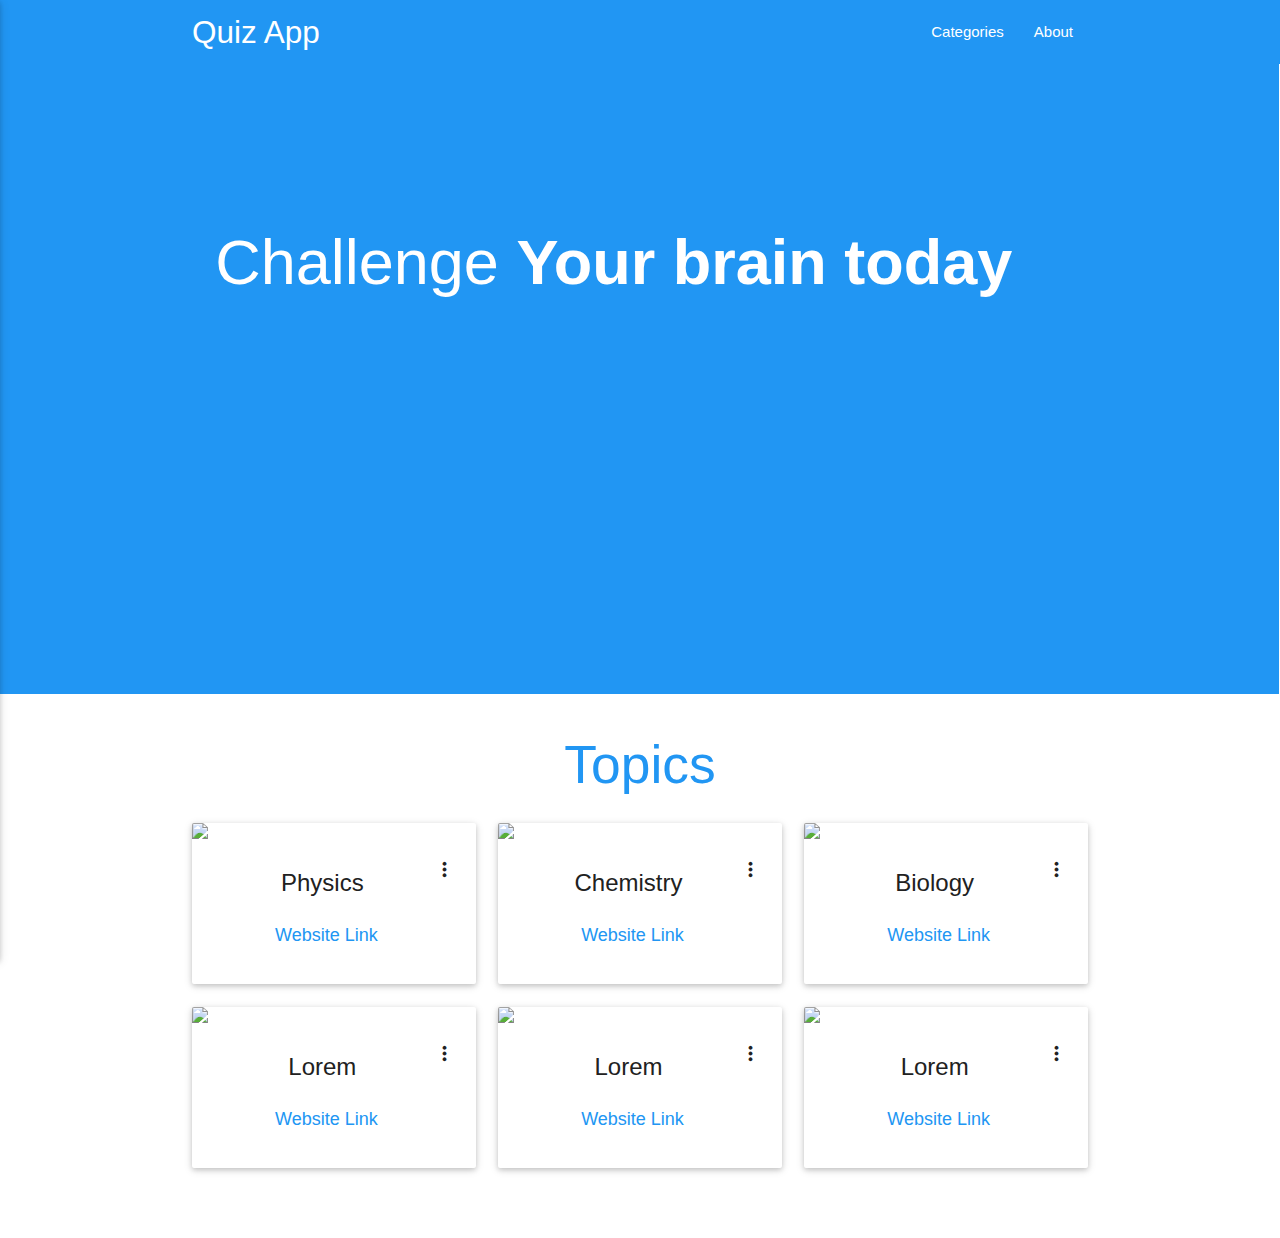
==== index.html @ c10b64c3 "Fix merger conflicts" ====
<!DOCTYPE html>
<html>
    <head>
        <link href="http://fonts.googleapis.com/icon?family=Material+Icons" rel="stylesheet">
        <link type="text/css" rel="stylesheet" href="css/materialize.min.css"  media="screen,projection"/>
        <link type="text/css" rel="stylesheet" href="css/styles.css">
        <script src="https://use.fontawesome.com/52b2061ad6.js"></script>
        <meta name="viewport" content="width=device-width, initial-scale=1.0"/>
    </head>
    <body>
        <!-- require_once 'foo.php'; -->
        <div class="navbar-fixed">
            <nav id="navigation" class="default_color z-depth-0" role="navigation">
                <div class="container">
                    <div class="nav-wrapper">
                        <a href="#" id="logo-container" class="brand-logo">Quiz App</a>
                        <ul class="right hide-on-med-and-down">
                            <li><a href="#categories">Categories</a></li>
                            <li><a href="#about">About</a></li>
                            <!-- <li><a href="#about">echo getEmail()</a></li> -->
                        </ul>
                        <ul id="nav-mobile" class="side-nav">
                            <li><a href="#categories">Categories</a></li>
                            <li><a href="#about">About</a></li>
                        </ul>
                        <a href="#" data-activates="nav-mobile" class="button-collapse"><i class="mdi-navigation-menu material-icons">reorder</i></a>
                    </div>
                </div>
            </nav>
        </div>
        <div class="section no-pad-bot white-text" id="index-banner">
            <div class="container">
                <div class="section cd-intro">
                    <h1 class="cd-headline letters type">
                    <span>Challenge</span>
                    <span class="cd-words-wrapper waiting">
                        <b class="is-visible">Your brain today</b>
                        <b>a web developer</b>
                    </span>
                    </h1>
                </div>
            </div>
        </div>
        <div class="row">
            <div class="section scrollspy">
                <div class="container">
                    <h2 class="header text_b">Topics </h2>
                    <div class="row">
                        <div class="col s12 m4 l4">
                            <div class="card">
                                <div class="card-image waves-effect waves-block waves-light">
                                    <img class="activator" src="images/refugee.png">
                                </div>
                                <div class="card-content">
                                    <span class="card-title activator grey-text text-darken-4">Physics<i class="mdi-navigation-more-vert right material-icons">more_vert</i></span>
                                    <p><a href="">Website Link</a></p>
                                </div>
                                <div class="card-reveal">
                                    <span class="card-title grey-text text-darken-4">Refugee Aid<i class="mdi-navigation-close right material-icons">close</i></span>
                                    <p>A concept website for an organisation that offers aid to refugees. The website provides information about the organisation and some of it's operations</p>
                                </div>
                            </div>
                        </div>
                        <div class="col s12 m4 l4">
                            <div class="card">
                                <div class="card-image waves-effect waves-block waves-light">
                                    <img class="activator" src="images/expert.png">
                                </div>
                                <div class="card-content">
                                    <span class="card-title activator grey-text text-darken-4">Chemistry<i class="mdi-navigation-more-vert right material-icons">more_vert</i></span>
                                    <p><a href="">Website Link</a></p>
                                </div>
                                <div class="card-reveal">
                                    <span class="card-title grey-text text-darken-4">Web Experts<i class="mdi-navigation-close right material-icons">close</i></span>
                                    <p>A concept website for a company that does web development</p>
                                </div>
                            </div>
                        </div>
                        <div class="col s12 m4 l4">
                            <div class="card">
                                <div class="card-image waves-effect waves-block waves-light">
                                    <img class="activator" src="images/cafe.png">
                                </div>
                                <div class="card-content">
                                    <span class="card-title activator grey-text text-darken-4">Biology<i class="mdi-navigation-more-vert right material-icons">more_vert</i></span>
                                    <p><a href="">Website Link</a></p>
                                </div>
                                <div class="card-reveal">
                                    <span class="card-title grey-text text-darken-4">Polish Cafe<i class="mdi-navigation-close right material-icons">close</i></span>
                                    <p>A concept website for a fast food restaurant. On the website users can view meals offered and their prices. The site can also be used to place orders</p>
                                </div>
                            </div>
                        </div>
                        <div class="col s12 m4 l4">
                            <div class="card">
                                <div class="card-image waves-effect waves-block waves-light">
                                    <img class="activator" src="images/todoapp.png">
                                </div>
                                <div class="card-content">
                                    <span class="card-title activator grey-text text-darken-4">Lorem<i class="mdi-navigation-more-vert right material-icons">more_vert</i></span>
                                    <p><a href="">Website Link</a></p>
                                </div>
                                <div class="card-reveal">
                                    <span class="card-title grey-text text-darken-4">TodoApp<i class="mdi-navigation-close right material-icons">close</i></span>
                                    <p>A todo list application, where users can add tasks to their todo list, edit or delete tasks and add, edit or delete categories for their tasks</p>
                                </div>
                            </div>
                        </div>
                        <div class="col s12 m4 l4">
                            <div class="card">
                                <div class="card-image waves-effect waves-block waves-light">
                                    <img class="activator" src="images/microblog.png">
                                </div>
                                <div class="card-content">
                                    <span class="card-title activator grey-text text-darken-4">Lorem<i class="mdi-navigation-more-vert right material-icons">more_vert</i></span>
                                    <p><a href="">Website Link</a></p>
                                </div>
                                <div class="card-reveal">
                                    <span class="card-title grey-text text-darken-4">Microblog<i class="mdi-navigation-close right material-icons">close</i></span>
                                    <p>A small blog where users can post blogs</p>
                                </div>
                            </div>
                        </div>
                        <div class="col s12 m4 l4">
                            <div class="card">
                                <div class="card-image waves-effect waves-block waves-light">
                                    <img class="activator" src="images/newsfeed.png">
                                </div>
                                <div class="card-content">
                                    <span class="card-title activator grey-text text-darken-4">Lorem<i class="mdi-navigation-more-vert right material-icons">more_vert</i></span>
                                    <p><a href="">Website Link</a></p>
                                </div>
                                <div class="card-reveal">
                                    <span class="card-title grey-text text-darken-4">My news feed<i class="mdi-navigation-close right material-icons">close</i></span>
                                    <p>A web app that displays up-to-date news headlines from popular media outlets</p>
                                </div>
                            </div>
                        </div>
                    </div>
                </div>
            </div>
        </div>
        <script type="text/javascript" src="js/jquery-3.1.1.min.js"></script>
        <script type="text/javascript" src="js/materialize.min.js"></script>
        <script type="text/javascript" src="js/script.js"></script>
    </body>
</html>
---- css/styles.css ----
/*
  ============================================
  Styles
  ============================================
*/

.default_color{
    background-color: #2196F3;
}
#index-banner {
    min-height: 630px;
    background: #2196F3;
    text-align: center;
}
#index-banner h1 {
    margin-top: 15%;
}
.text_b {
    color: #2196F3;
}
.header {
    text-align: center;
}
body {
    font-size: 1.2em;
}

/*
  ============================================
  Landing
  ============================================
*/

.cd-headline.type .cd-words-wrapper {
    vertical-align: top;
    overflow: hidden;
}
.cd-headline.type .cd-words-wrapper::after {
    /* vertical bar */
    content: '';
    position: absolute;
    right: 0;
    top: 50%;
    bottom: auto;
    -webkit-transform: translateY(-50%);
    -moz-transform: translateY(-50%);
    -ms-transform: translateY(-50%);
    -o-transform: translateY(-50%);
    transform: translateY(-50%);
    height: 90%;
    width: 1px;
    background-color: #fff;
}
.cd-headline.type .cd-words-wrapper.waiting::after {
    -webkit-animation: cd-pulse 1s infinite;
    -moz-animation: cd-pulse 1s infinite;
    animation: cd-pulse 1s infinite;
}
.cd-headline.type .cd-words-wrapper.selected {
    background-color: #fff;
}
.cd-headline.type .cd-words-wrapper.selected::after {
    visibility: hidden;
}
.cd-headline.type .cd-words-wrapper.selected b {
    color: #2196F3;
}
.cd-headline.type b {
    visibility: hidden;
}
.cd-headline.type b.is-visible {
    visibility: visible;
}
.cd-headline.type i {
    position: absolute;
    visibility: hidden;
}
.cd-headline.type i.in {
    position: relative;
    visibility: visible;
}

@-webkit-keyframes cd-pulse {
    0% {
        -webkit-transform: translateY(-50%) scale(1);
        opacity: 1;
    }
    40% {
        -webkit-transform: translateY(-50%) scale(0.9);
        opacity: 0;
    }
    100% {
        -webkit-transform: translateY(-50%) scale(0);
        opacity: 0;
    }
}
@-moz-keyframes cd-pulse {
    0% {
        -moz-transform: translateY(-50%) scale(1);
        opacity: 1;
    }
    40% {
        -moz-transform: translateY(-50%) scale(0.9);
        opacity: 0;
    }
    100% {
        -moz-transform: translateY(-50%) scale(0);
        opacity: 0;
    }
}
@keyframes cd-pulse {
    0% {
        -webkit-transform: translateY(-50%) scale(1);
        -moz-transform: translateY(-50%) scale(1);
        -ms-transform: translateY(-50%) scale(1);
        -o-transform: translateY(-50%) scale(1);
        transform: translateY(-50%) scale(1);
        opacity: 1;
    }
    40% {
        -webkit-transform: translateY(-50%) scale(0.9);
        -moz-transform: translateY(-50%) scale(0.9);
        -ms-transform: translateY(-50%) scale(0.9);
        -o-transform: translateY(-50%) scale(0.9);
        transform: translateY(-50%) scale(0.9);
        opacity: 0;
    }
    100% {
        -webkit-transform: translateY(-50%) scale(0);
        -moz-transform: translateY(-50%) scale(0);
        -ms-transform: translateY(-50%) scale(0);
        -o-transform: translateY(-50%) scale(0);
        transform: translateY(-50%) scale(0);
        opacity: 0;
    }
}

/*
  ============================================
  About
  ============================================
*/

.lead {
    font-size: 2em;
    /*margin: 15% 0;*/
}
.lead p {
    margin-top: 20%;
}

/*
  ============================================
  Work
  ============================================
*/

.card-content {
    text-align: center;
}

.card .card-content p {
    margin: 15px 15px 15px 0;
}

.card-content i {
    font-size: 1.5rem;
    margin: 0;
}
.card-content a {
    color: #2196F3;
}

.card-content a:hover {
    color: #2196F3;
}

/*
  ============================================
  Skills
  ============================================
*/

.skills {
    margin: 15% 0;
    vertical-align: center;
}
.skills p {
    font-size: 2em;
    font-style: italic;
}

/*
  ============================================
  Contact
  ============================================
*/

.contact {
    /*font-size: 1.5em;*/
    padding-left: 10%;
    text-align: center;
}
/*
  ============================================
  Footer
  ============================================
*/

footer {
    position: relative;
    background: #2196F3 !important;
    bottom: 0;
}

footer ul {
    margin-left: -7%;
}

footer ul li {
    display: inline-block;
    margin-left: 5%;
}
.footer-copyright {
    background: #2196F3 !important;
}

/*
  ============================================
  Icons
  ============================================
*/

@font-face {
    font-family:"technology-icons";
    src:url("../fonts/icons/technology-icons.eot");
    src:url("../fonts/icons/technology-icons.eot?#iefix") format("embedded-opentype"),
    url("../fonts/icons/technology-icons.woff") format("woff"),
    url("../fonts/icons/technology-icons.ttf") format("truetype"),
    url("../fonts/icons/technology-icons.svg?#technology-icons") format("svg");
    font-weight:normal;
    font-style:normal;
}

[class^="icon-"]:before,
[class*=" icon-"]:before {
    font-family: "technology-icons", serif;
    display:inline-block;
    vertical-align:middle;
    line-height:1;
    font-weight:normal;
    font-style:normal;
    speak:none;
    text-decoration:inherit;
    text-transform:none;
    text-rendering:optimizeLegibility;
    -webkit-font-smoothing:antialiased;
    -moz-osx-font-smoothing:grayscale;
}

.icon-java:before {
    content:"\f137";
}
.icon-python:before {
    content:"\f13d";
}
.icon-css3:before {
    content:"\f171";
}
.icon-html5:before {
    content:"\f172";
}
.icon-github-circle:before {
    content:"\f160";
}

.icons-container {
    padding-left: 20%;
}
.icons p {
    margin-top: 0;
    font-size: 1em;
}
em {
    font-size: 4.5em;
    display: inline-block;
    text-align: center;
}
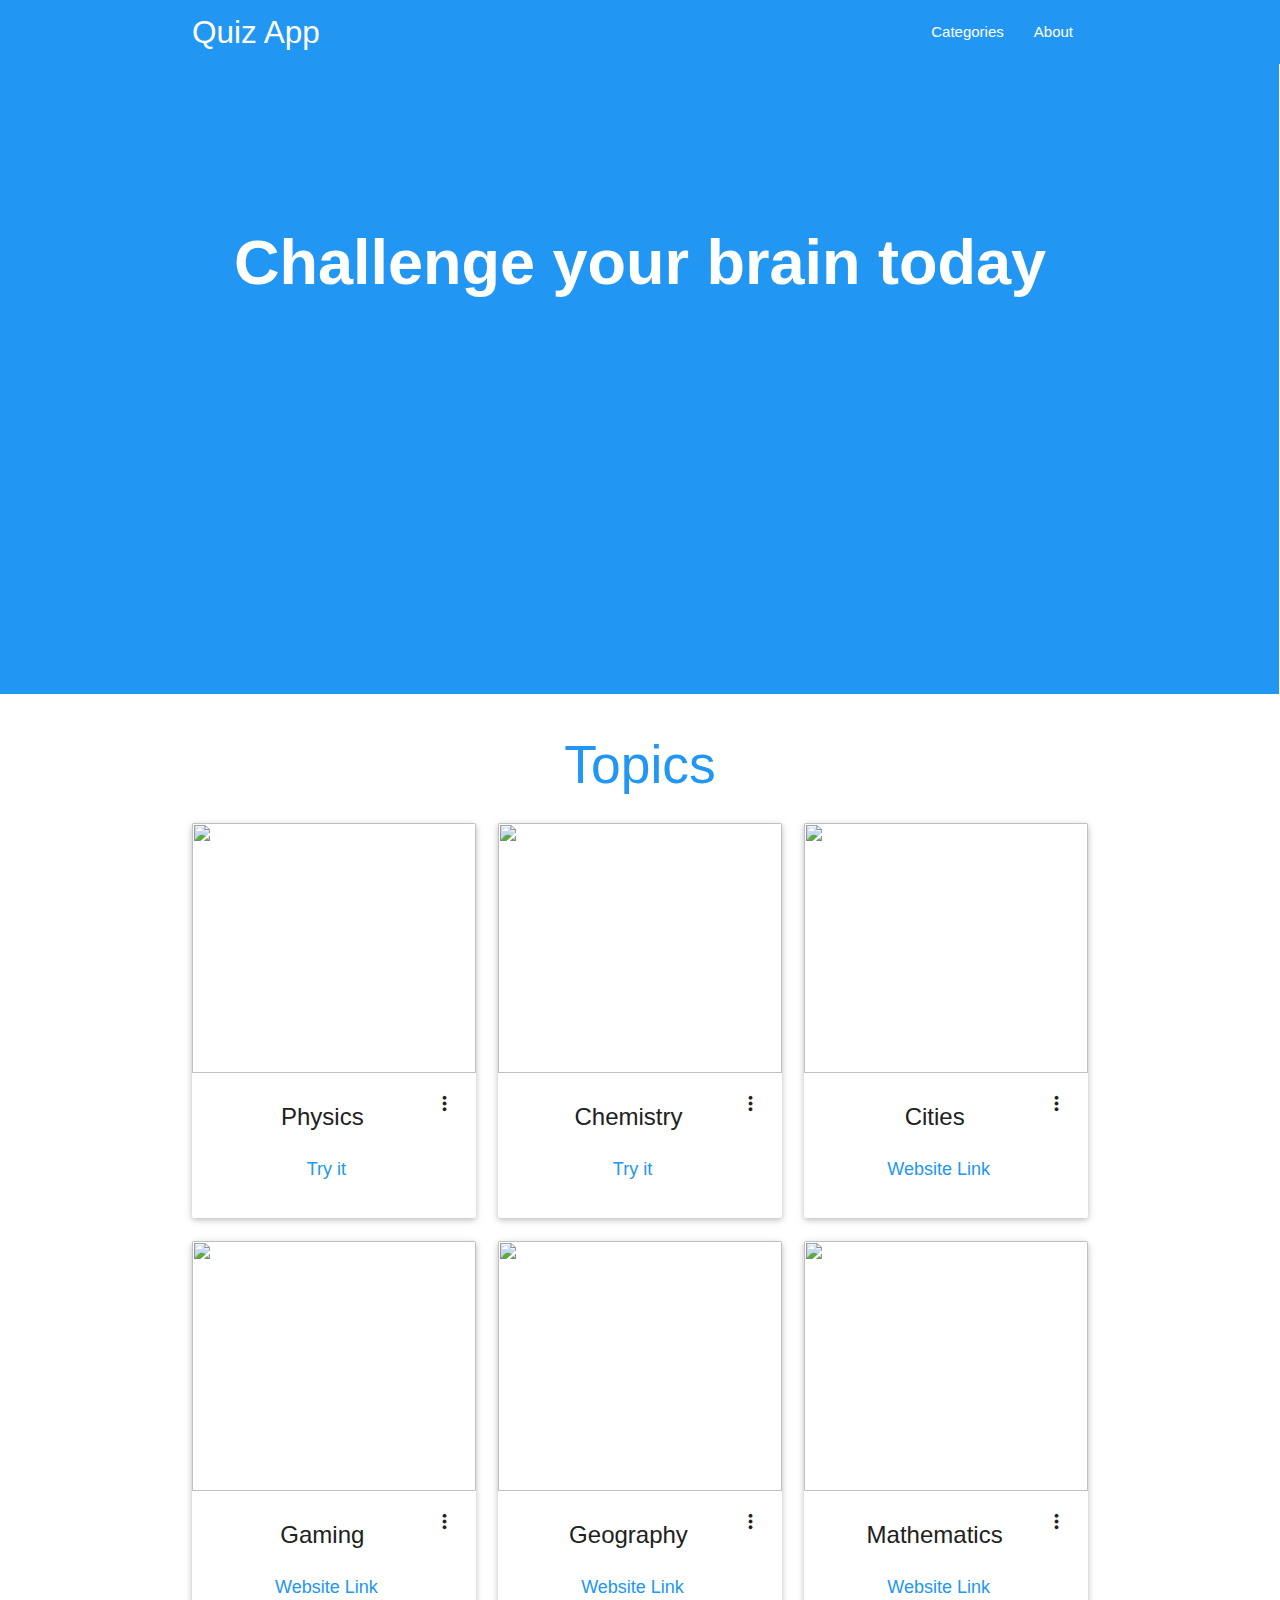
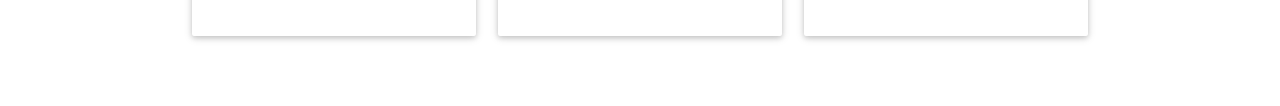
==== commit d3eb316f: "Change pop up text" ====
--- a/index.html
+++ b/index.html
@@ -1,11 +1,12 @@
 <!DOCTYPE html>
 <html>
     <head>
+        <meta charset="utf-8">
         <link href="http://fonts.googleapis.com/icon?family=Material+Icons" rel="stylesheet">
         <link type="text/css" rel="stylesheet" href="css/materialize.min.css"  media="screen,projection"/>
         <link type="text/css" rel="stylesheet" href="css/styles.css">
-        <script src="https://use.fontawesome.com/52b2061ad6.js"></script>
         <meta name="viewport" content="width=device-width, initial-scale=1.0"/>
+        <link type="short-cut icon" src="images/chemistry.jpg">
     </head>
     <body>
         <!-- require_once 'foo.php'; -->
@@ -32,10 +33,8 @@
             <div class="container">
                 <div class="section cd-intro">
                     <h1 class="cd-headline letters type">
-                    <span>Challenge</span>
                     <span class="cd-words-wrapper waiting">
-                        <b class="is-visible">Your brain today</b>
-                        <b>a web developer</b>
+                        <b class="is-visible">Challenge your brain today</b>
                     </span>
                     </h1>
                 </div>
@@ -49,90 +48,90 @@
                         <div class="col s12 m4 l4">
                             <div class="card">
                                 <div class="card-image waves-effect waves-block waves-light">
-                                    <img class="activator" src="images/refugee.png">
+                                    <img class="activator" height="250px" width="500px" src="images/astronomy.jpg">
                                 </div>
                                 <div class="card-content">
                                     <span class="card-title activator grey-text text-darken-4">Physics<i class="mdi-navigation-more-vert right material-icons">more_vert</i></span>
-                                    <p><a href="">Website Link</a></p>
+                                    <p><a href="#">Try it</a></p>
                                 </div>
                                 <div class="card-reveal">
-                                    <span class="card-title grey-text text-darken-4">Refugee Aid<i class="mdi-navigation-close right material-icons">close</i></span>
-                                    <p>A concept website for an organisation that offers aid to refugees. The website provides information about the organisation and some of it's operations</p>
+                                    <span class="card-title grey-text text-darken-4">Physics<i class="mdi-navigation-close right material-icons">close</i></span>
+                                    <p>Force, energy and time. Learn about the physical elements and how things work.</p>
                                 </div>
                             </div>
                         </div>
                         <div class="col s12 m4 l4">
                             <div class="card">
                                 <div class="card-image waves-effect waves-block waves-light">
-                                    <img class="activator" src="images/expert.png">
+                                    <img class="activator" height="250px" width="500px" src="images/chemistry.jpg">
                                 </div>
                                 <div class="card-content">
                                     <span class="card-title activator grey-text text-darken-4">Chemistry<i class="mdi-navigation-more-vert right material-icons">more_vert</i></span>
-                                    <p><a href="">Website Link</a></p>
+                                    <p><a href="">Try it</a></p>
                                 </div>
                                 <div class="card-reveal">
-                                    <span class="card-title grey-text text-darken-4">Web Experts<i class="mdi-navigation-close right material-icons">close</i></span>
-                                    <p>A concept website for a company that does web development</p>
+                                    <span class="card-title grey-text text-darken-4">Chemistry<i class="mdi-navigation-close right material-icons">close</i></span>
+                                    <p>the branch of science concerned with the substances of which matter is composed</p>
                                 </div>
                             </div>
                         </div>
                         <div class="col s12 m4 l4">
                             <div class="card">
                                 <div class="card-image waves-effect waves-block waves-light">
-                                    <img class="activator" src="images/cafe.png">
+                                    <img class="activator" height="250px" width="500px" src="images/cities.jpg">
                                 </div>
                                 <div class="card-content">
-                                    <span class="card-title activator grey-text text-darken-4">Biology<i class="mdi-navigation-more-vert right material-icons">more_vert</i></span>
+                                    <span class="card-title activator grey-text text-darken-4">Cities<i class="mdi-navigation-more-vert right material-icons">more_vert</i></span>
                                     <p><a href="">Website Link</a></p>
                                 </div>
                                 <div class="card-reveal">
-                                    <span class="card-title grey-text text-darken-4">Polish Cafe<i class="mdi-navigation-close right material-icons">close</i></span>
-                                    <p>A concept website for a fast food restaurant. On the website users can view meals offered and their prices. The site can also be used to place orders</p>
+                                    <span class="card-title grey-text text-darken-4">Cities<i class="mdi-navigation-close right material-icons">close</i></span>
+                                    <p>Cities</p>
                                 </div>
                             </div>
                         </div>
                         <div class="col s12 m4 l4">
                             <div class="card">
                                 <div class="card-image waves-effect waves-block waves-light">
-                                    <img class="activator" src="images/todoapp.png">
+                                    <img class="activator" height="250px" width="500px" src="images/gaming.jpg">
                                 </div>
                                 <div class="card-content">
-                                    <span class="card-title activator grey-text text-darken-4">Lorem<i class="mdi-navigation-more-vert right material-icons">more_vert</i></span>
-                                    <p><a href="">Website Link</a></p>
+                                    <span class="card-title activator grey-text text-darken-4">Gaming<i class="mdi-navigation-more-vert right material-icons">more_vert</i></span>
+                                    <p><a href="#">Website Link</a></p>
                                 </div>
                                 <div class="card-reveal">
-                                    <span class="card-title grey-text text-darken-4">TodoApp<i class="mdi-navigation-close right material-icons">close</i></span>
-                                    <p>A todo list application, where users can add tasks to their todo list, edit or delete tasks and add, edit or delete categories for their tasks</p>
+                                    <span class="card-title grey-text text-darken-4">Gaming<i class="mdi-navigation-close right material-icons">close</i></span>
+                                    <p>Gaming</p>
                                 </div>
                             </div>
                         </div>
                         <div class="col s12 m4 l4">
                             <div class="card">
                                 <div class="card-image waves-effect waves-block waves-light">
-                                    <img class="activator" src="images/microblog.png">
+                                   <img class="activator" height="250px" width="500px" src="images/geography.jpg">
                                 </div>
                                 <div class="card-content">
-                                    <span class="card-title activator grey-text text-darken-4">Lorem<i class="mdi-navigation-more-vert right material-icons">more_vert</i></span>
+                                    <span class="card-title activator grey-text text-darken-4">Geography<i class="mdi-navigation-more-vert right material-icons">more_vert</i></span>
                                     <p><a href="">Website Link</a></p>
                                 </div>
                                 <div class="card-reveal">
                                     <span class="card-title grey-text text-darken-4">Microblog<i class="mdi-navigation-close right material-icons">close</i></span>
-                                    <p>A small blog where users can post blogs</p>
+                                    <p>Gaming</p>
                                 </div>
                             </div>
                         </div>
                         <div class="col s12 m4 l4">
                             <div class="card">
                                 <div class="card-image waves-effect waves-block waves-light">
-                                    <img class="activator" src="images/newsfeed.png">
+                                    <img class="activator" height="250px" width="500px" src="images/maths.jpg">
                                 </div>
                                 <div class="card-content">
-                                    <span class="card-title activator grey-text text-darken-4">Lorem<i class="mdi-navigation-more-vert right material-icons">more_vert</i></span>
-                                    <p><a href="">Website Link</a></p>
+                                    <span class="card-title activator grey-text text-darken-4">Mathematics<i class="mdi-navigation-more-vert right material-icons">more_vert</i></span>
+                                    <p><a href="#">Website Link</a></p>
                                 </div>
                                 <div class="card-reveal">
-                                    <span class="card-title grey-text text-darken-4">My news feed<i class="mdi-navigation-close right material-icons">close</i></span>
-                                    <p>A web app that displays up-to-date news headlines from popular media outlets</p>
+                                    <span class="card-title grey-text text-darken-4">Mathematics<i class="mdi-navigation-close right material-icons">close</i></span>
+                                    <p>Mathematics</p>
                                 </div>
                             </div>
                         </div>
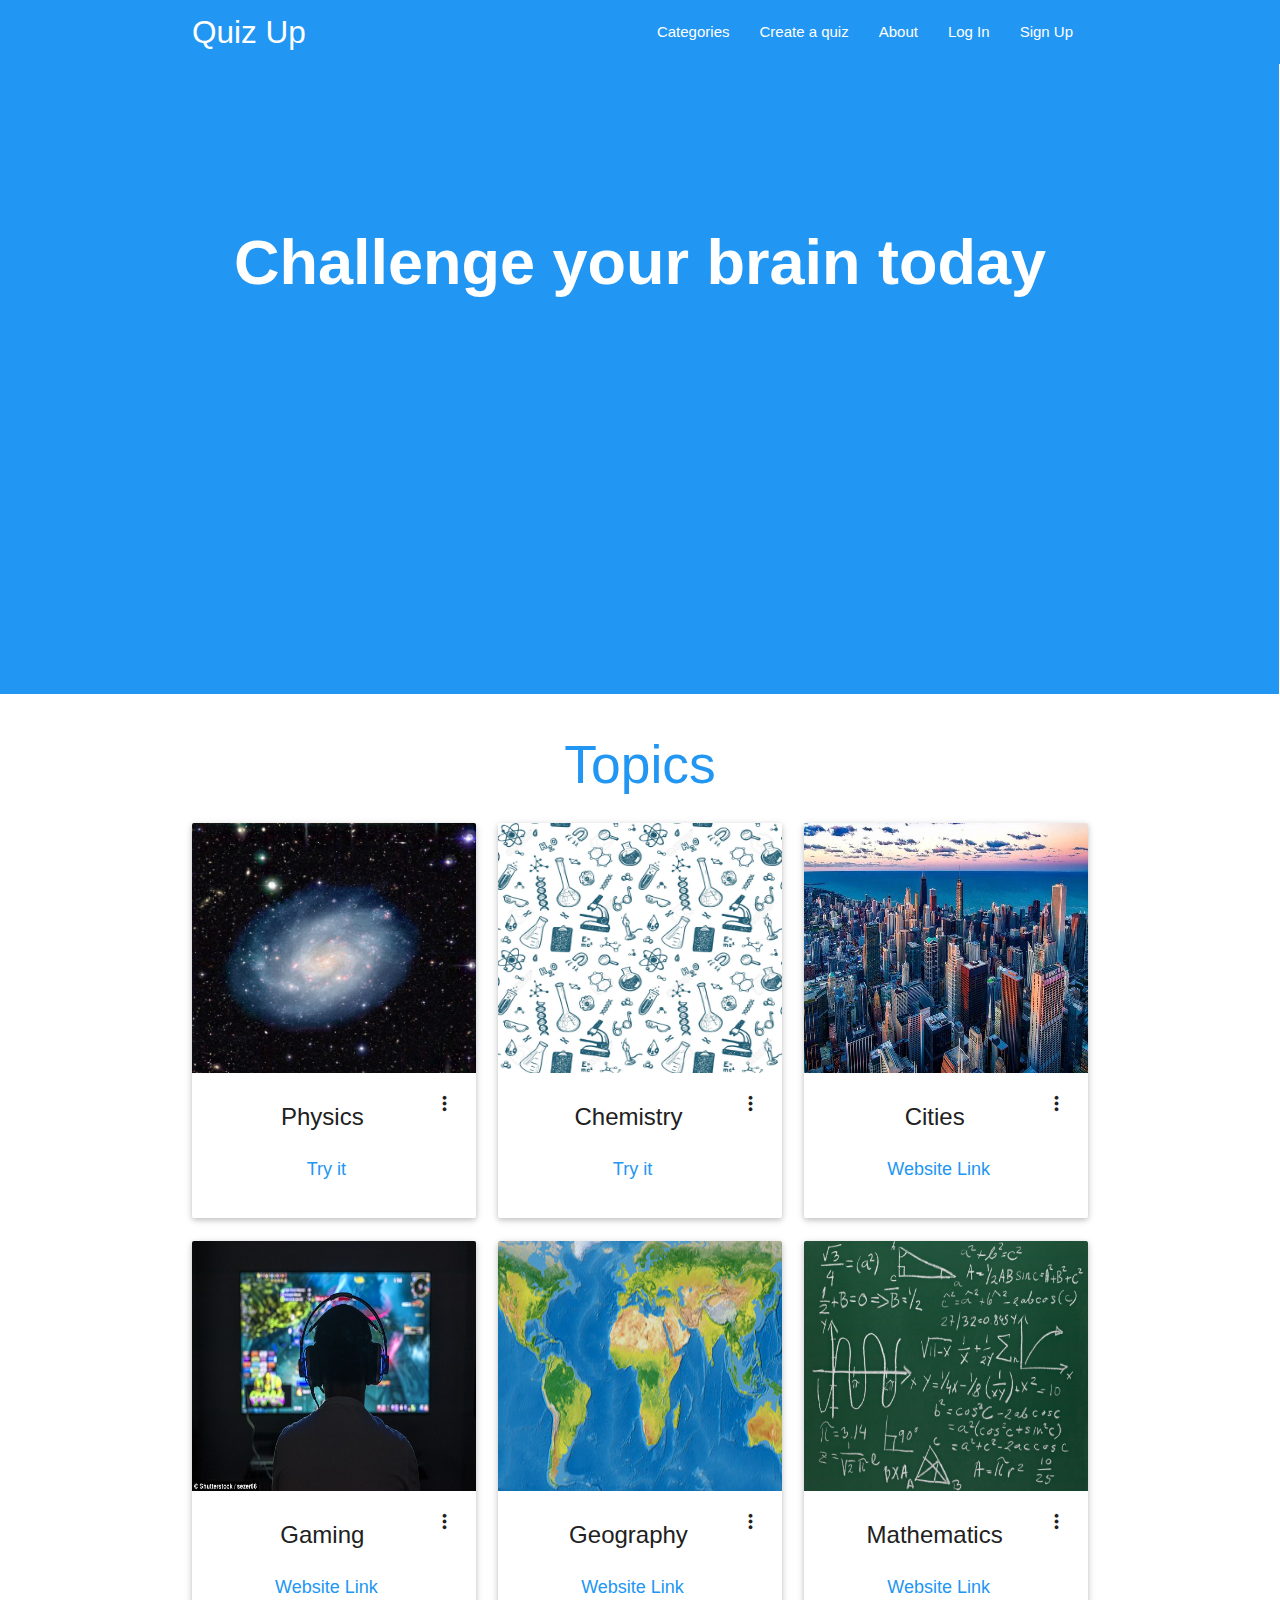
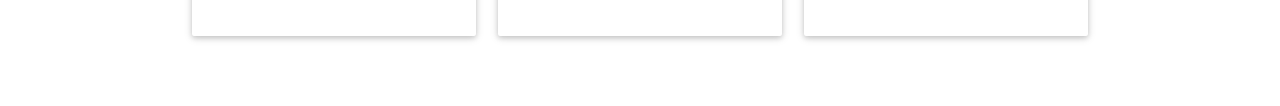
==== commit 832ded5e: "Merge with Mathenge branch" ====
--- a/index.html
+++ b/index.html
@@ -1,6 +1,7 @@
 <!DOCTYPE html>
 <html>
     <head>
+        <title>Quiz Up</title>
         <meta charset="utf-8">
         <link href="http://fonts.googleapis.com/icon?family=Material+Icons" rel="stylesheet">
         <link type="text/css" rel="stylesheet" href="css/materialize.min.css"  media="screen,projection"/>
@@ -14,15 +15,21 @@
             <nav id="navigation" class="default_color z-depth-0" role="navigation">
                 <div class="container">
                     <div class="nav-wrapper">
-                        <a href="#" id="logo-container" class="brand-logo">Quiz App</a>
+                        <a href="index.html" id="logo-container" class="brand-logo">Quiz Up</a>
                         <ul class="right hide-on-med-and-down">
                             <li><a href="#categories">Categories</a></li>
+                            <li><a href="postingquiz.html">Create a quiz</a></li>
                             <li><a href="#about">About</a></li>
+                            <li><a href="loginpage.html">Log In</a></li>
+                            <li><a href="signup.html">Sign Up</a></li>
                             <!-- <li><a href="#about">echo getEmail()</a></li> -->
                         </ul>
                         <ul id="nav-mobile" class="side-nav">
                             <li><a href="#categories">Categories</a></li>
+                            <li><a href="#about">Create a quiz</a></li>
                             <li><a href="#about">About</a></li>
+                            <li><a href="#about">Log In</a></li>
+                            <li><a href="#about">Sign Up</a></li>
                         </ul>
                         <a href="#" data-activates="nav-mobile" class="button-collapse"><i class="mdi-navigation-menu material-icons">reorder</i></a>
                     </div>
@@ -40,6 +47,9 @@
                 </div>
             </div>
         </div>
+        <div id="categories">
+            
+        </div>
         <div class="row">
             <div class="section scrollspy">
                 <div class="container">
@@ -52,7 +62,7 @@
                                 </div>
                                 <div class="card-content">
                                     <span class="card-title activator grey-text text-darken-4">Physics<i class="mdi-navigation-more-vert right material-icons">more_vert</i></span>
-                                    <p><a href="#">Try it</a></p>
+                                    <p><a href="physics-categories.html">Try it</a></p>
                                 </div>
                                 <div class="card-reveal">
                                     <span class="card-title grey-text text-darken-4">Physics<i class="mdi-navigation-close right material-icons">close</i></span>
@@ -108,15 +118,15 @@
                         <div class="col s12 m4 l4">
                             <div class="card">
                                 <div class="card-image waves-effect waves-block waves-light">
-                                   <img class="activator" height="250px" width="500px" src="images/geography.jpg">
+                                    <img class="activator" height="250px" width="500px" src="images/geography.jpg">
                                 </div>
                                 <div class="card-content">
                                     <span class="card-title activator grey-text text-darken-4">Geography<i class="mdi-navigation-more-vert right material-icons">more_vert</i></span>
                                     <p><a href="">Website Link</a></p>
                                 </div>
                                 <div class="card-reveal">
-                                    <span class="card-title grey-text text-darken-4">Microblog<i class="mdi-navigation-close right material-icons">close</i></span>
-                                    <p>Gaming</p>
+                                    <span class="card-title grey-text text-darken-4">Geography<i class="mdi-navigation-close right material-icons">close</i></span>
+                                    <p>Geography</p>
                                 </div>
                             </div>
                         </div>
@@ -143,4 +153,4 @@
         <script type="text/javascript" src="js/materialize.min.js"></script>
         <script type="text/javascript" src="js/script.js"></script>
     </body>
-</html>
+</html>